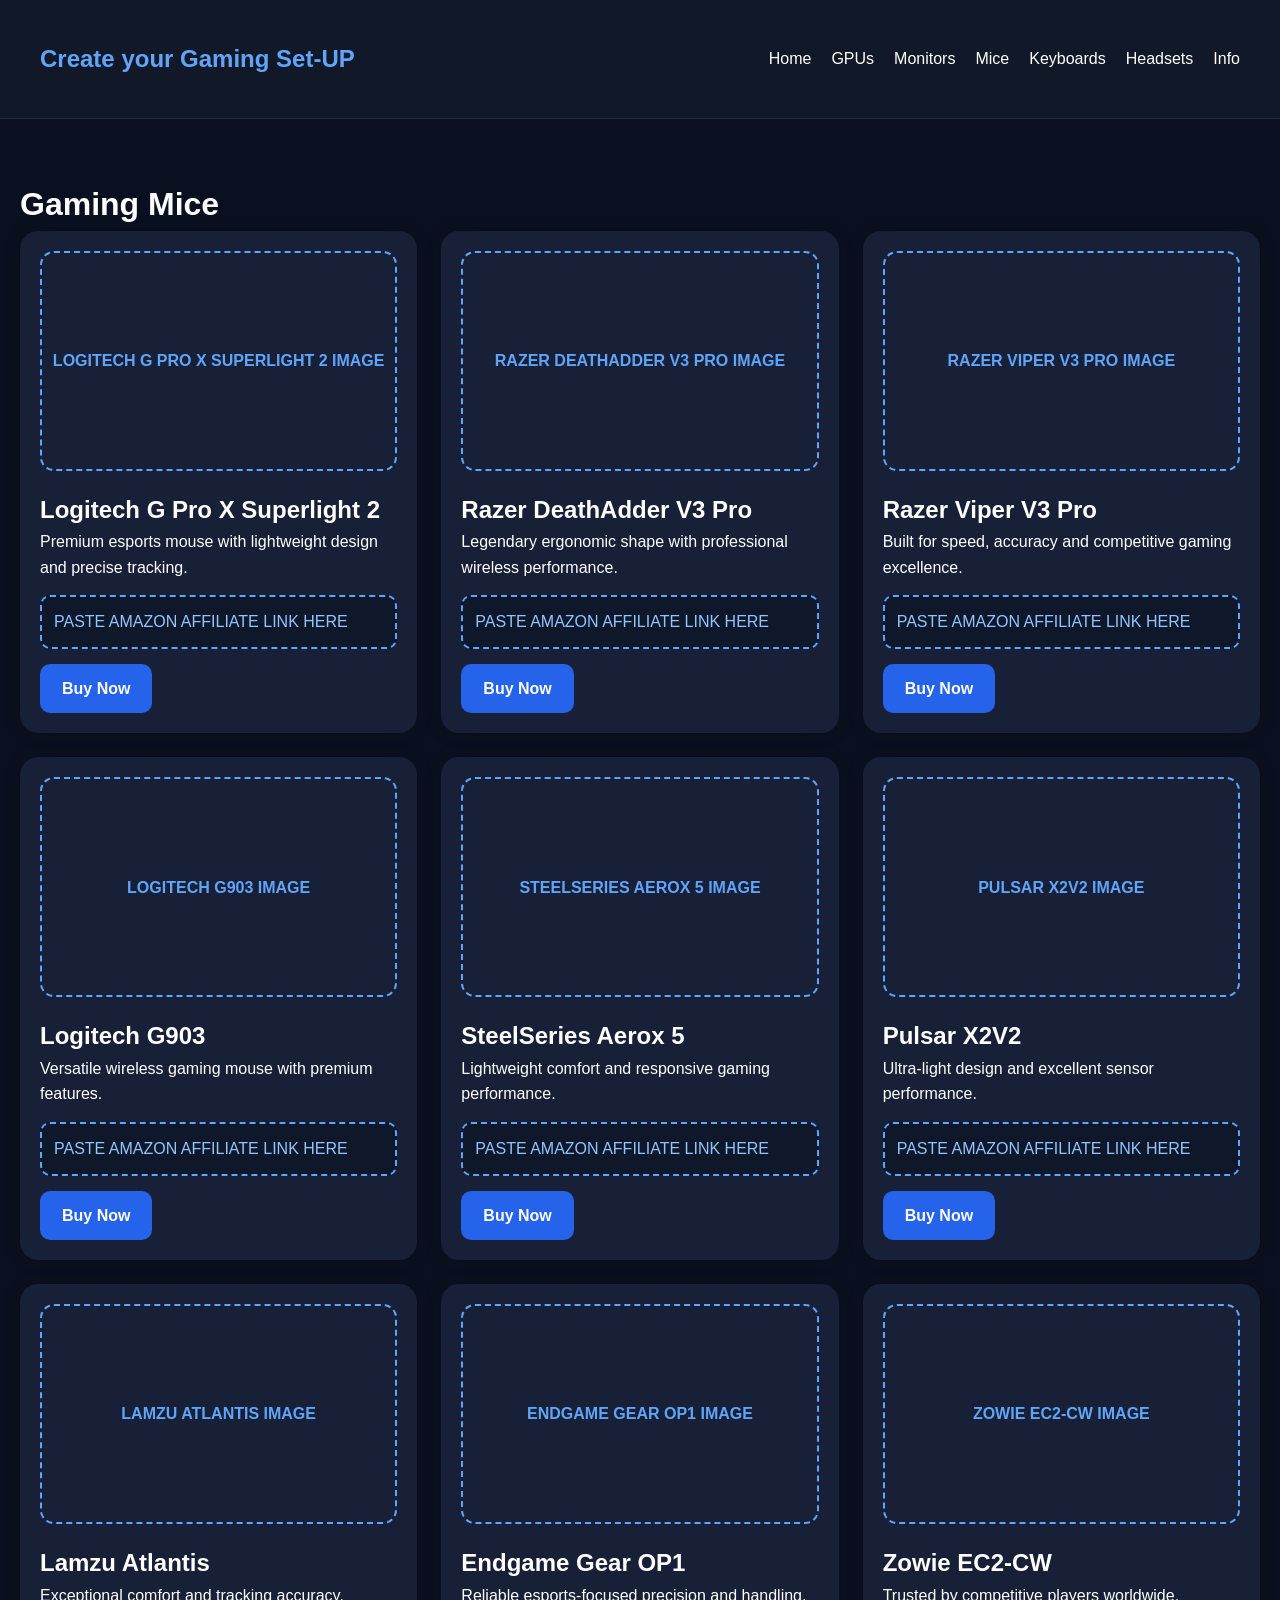
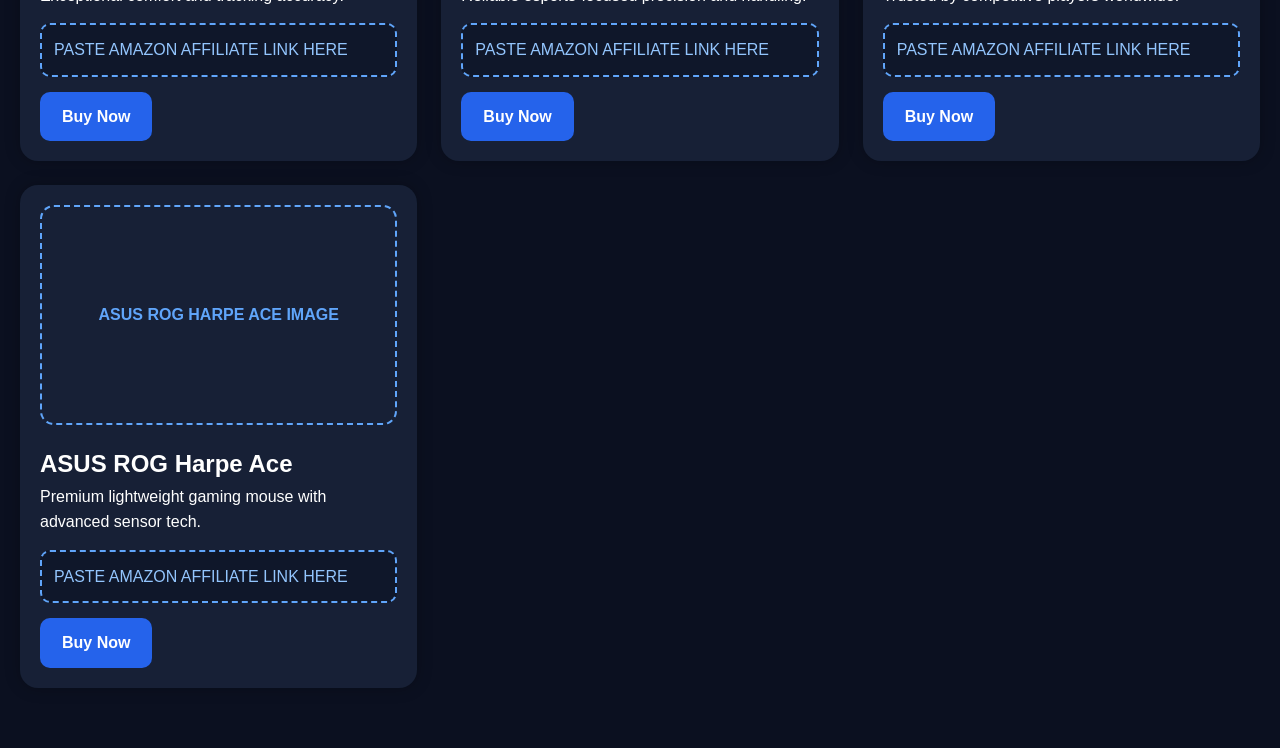
==== gaming-mice.html @ 6083d40c "Add files via upload" ====
<!DOCTYPE html><html lang='en'><head><meta charset='UTF-8'><meta name='viewport' content='width=device-width,initial-scale=1.0'><title>Gaming Mice | Create your Gaming Set-UP</title><style>body{font-family:Segoe UI,Arial,sans-serif;background:#0b1020;color:#fff;margin:0}nav{background:#111827;padding:20px}.logo{font-size:24px;font-weight:bold;color:#60a5fa}.container{max-width:1400px;margin:auto;padding:40px 20px}.grid{display:grid;grid-template-columns:repeat(auto-fit,minmax(320px,1fr));gap:20px}.card{background:#172036;padding:20px;border-radius:16px}.image-placeholder{height:180px;border:2px dashed #60a5fa;display:flex;align-items:center;justify-content:center;border-radius:10px;margin-bottom:15px;color:#60a5fa}.affiliate{border:1px dashed #60a5fa;padding:10px;margin:15px 0}.button{display:inline-block;background:#2563eb;padding:10px 18px;border-radius:8px;color:#fff;text-decoration:none}</style><link rel="stylesheet" href="style.css"></head><body><nav><div class="nav-container"><div class="logo">Create your Gaming Set-UP</div><div class="nav-links"><a href="index.html">Home</a><a href="graphics-cards.html">GPUs</a><a href="monitors.html">Monitors</a><a href="gaming-mice.html">Mice</a><a href="keyboards.html">Keyboards</a><a href="headsets.html">Headsets</a><a href="info.html">Info</a></div></div></nav><div class='container'><h1>Gaming Mice</h1><div class='grid'><div class='card'><div class='image-placeholder'>LOGITECH G PRO X SUPERLIGHT 2 IMAGE</div><h2>Logitech G Pro X Superlight 2</h2><p>Premium esports mouse with lightweight design and precise tracking.</p><div class='affiliate'>PASTE AMAZON AFFILIATE LINK HERE</div><a class='button' href='#'>Buy Now</a></div><div class='card'><div class='image-placeholder'>RAZER DEATHADDER V3 PRO IMAGE</div><h2>Razer DeathAdder V3 Pro</h2><p>Legendary ergonomic shape with professional wireless performance.</p><div class='affiliate'>PASTE AMAZON AFFILIATE LINK HERE</div><a class='button' href='#'>Buy Now</a></div><div class='card'><div class='image-placeholder'>RAZER VIPER V3 PRO IMAGE</div><h2>Razer Viper V3 Pro</h2><p>Built for speed, accuracy and competitive gaming excellence.</p><div class='affiliate'>PASTE AMAZON AFFILIATE LINK HERE</div><a class='button' href='#'>Buy Now</a></div><div class='card'><div class='image-placeholder'>LOGITECH G903 IMAGE</div><h2>Logitech G903</h2><p>Versatile wireless gaming mouse with premium features.</p><div class='affiliate'>PASTE AMAZON AFFILIATE LINK HERE</div><a class='button' href='#'>Buy Now</a></div><div class='card'><div class='image-placeholder'>STEELSERIES AEROX 5 IMAGE</div><h2>SteelSeries Aerox 5</h2><p>Lightweight comfort and responsive gaming performance.</p><div class='affiliate'>PASTE AMAZON AFFILIATE LINK HERE</div><a class='button' href='#'>Buy Now</a></div><div class='card'><div class='image-placeholder'>PULSAR X2V2 IMAGE</div><h2>Pulsar X2V2</h2><p>Ultra-light design and excellent sensor performance.</p><div class='affiliate'>PASTE AMAZON AFFILIATE LINK HERE</div><a class='button' href='#'>Buy Now</a></div><div class='card'><div class='image-placeholder'>LAMZU ATLANTIS IMAGE</div><h2>Lamzu Atlantis</h2><p>Exceptional comfort and tracking accuracy.</p><div class='affiliate'>PASTE AMAZON AFFILIATE LINK HERE</div><a class='button' href='#'>Buy Now</a></div><div class='card'><div class='image-placeholder'>ENDGAME GEAR OP1 IMAGE</div><h2>Endgame Gear OP1</h2><p>Reliable esports-focused precision and handling.</p><div class='affiliate'>PASTE AMAZON AFFILIATE LINK HERE</div><a class='button' href='#'>Buy Now</a></div><div class='card'><div class='image-placeholder'>ZOWIE EC2-CW IMAGE</div><h2>Zowie EC2-CW</h2><p>Trusted by competitive players worldwide.</p><div class='affiliate'>PASTE AMAZON AFFILIATE LINK HERE</div><a class='button' href='#'>Buy Now</a></div><div class='card'><div class='image-placeholder'>ASUS ROG HARPE ACE IMAGE</div><h2>ASUS ROG Harpe Ace</h2><p>Premium lightweight gaming mouse with advanced sensor tech.</p><div class='affiliate'>PASTE AMAZON AFFILIATE LINK HERE</div><a class='button' href='#'>Buy Now</a></div></div></div></body></html>
---- style.css ----
*{margin:0;padding:0;box-sizing:border-box}html{scroll-behavior:smooth}body{font-family:'Segoe UI',Arial,sans-serif;background:#0b1020;color:#fff;line-height:1.6}nav{position:sticky;top:0;z-index:1000;background:#111827;border-bottom:1px solid #1e293b}.nav-container{max-width:1400px;margin:auto;display:flex;justify-content:space-between;align-items:center;padding:20px}.logo{font-size:24px;font-weight:700;color:#60a5fa}.nav-links a{color:#fff;text-decoration:none;margin-left:20px}.hero{min-height:70vh;display:flex;justify-content:center;align-items:center;text-align:center;padding:40px;background:linear-gradient(135deg,#1e3a8a,#2563eb,#7c3aed)}.hero-content{max-width:900px}.hero h1{font-size:64px;margin-bottom:20px}.hero p{font-size:22px;color:#e5e7eb;margin-bottom:25px}.button,.btn{display:inline-block;background:#2563eb;color:#fff;text-decoration:none;padding:12px 22px;border-radius:10px;font-weight:600}.container{max-width:1400px;margin:auto;padding:60px 20px}.section-title{text-align:center;font-size:42px;margin-bottom:40px}.grid{display:grid;grid-template-columns:repeat(auto-fit,minmax(320px,1fr));gap:24px}.card{background:#172036;border-radius:18px;padding:20px;box-shadow:0 0 15px rgba(0,0,0,.25)}.image-placeholder{height:220px;border:2px dashed #60a5fa;border-radius:14px;display:flex;justify-content:center;align-items:center;color:#60a5fa;font-weight:700;margin-bottom:20px}.rating{color:gold}.affiliate{margin:15px 0;border:2px dashed #60a5fa;border-radius:10px;padding:12px;color:#93c5fd;background:#0f172a}footer{background:#111827;text-align:center;padding:30px;color:#94a3b8}@media(max-width:768px){.hero h1{font-size:42px}.hero p{font-size:18px}.nav-container{flex-direction:column}}
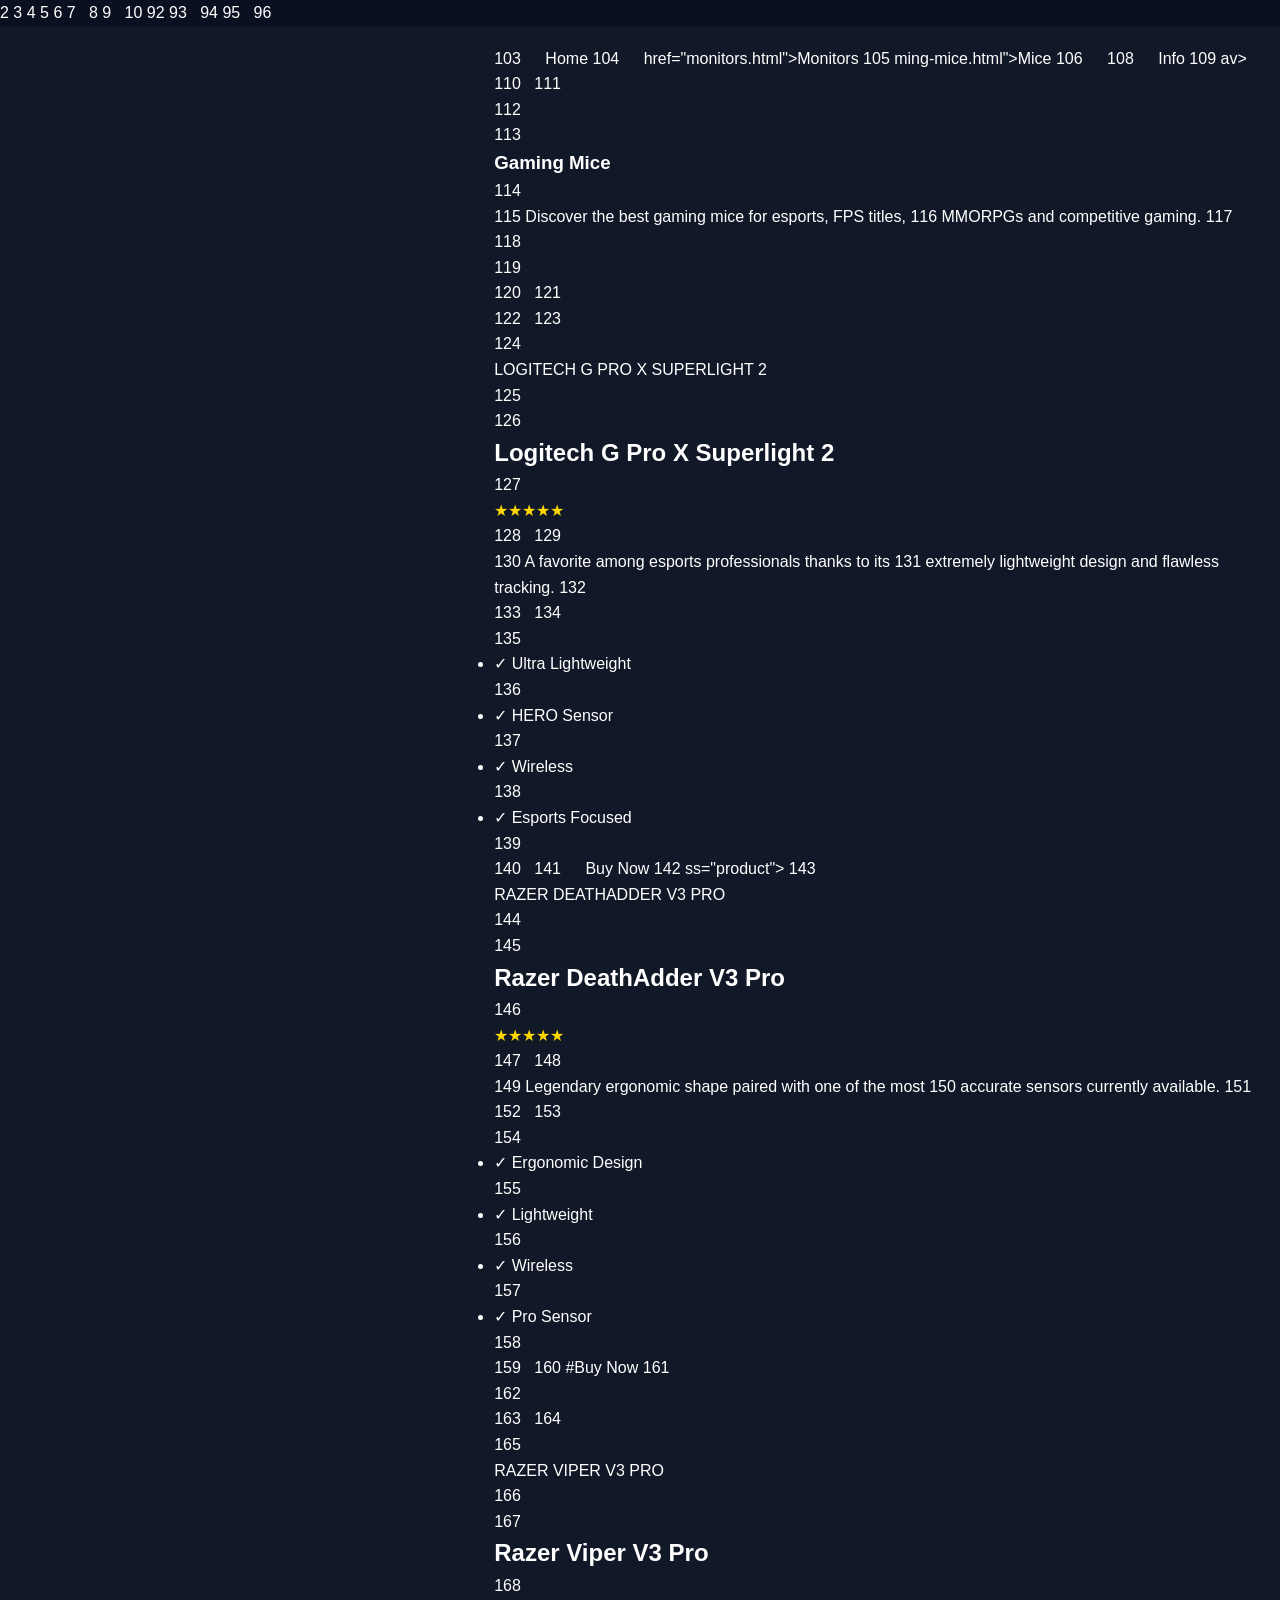
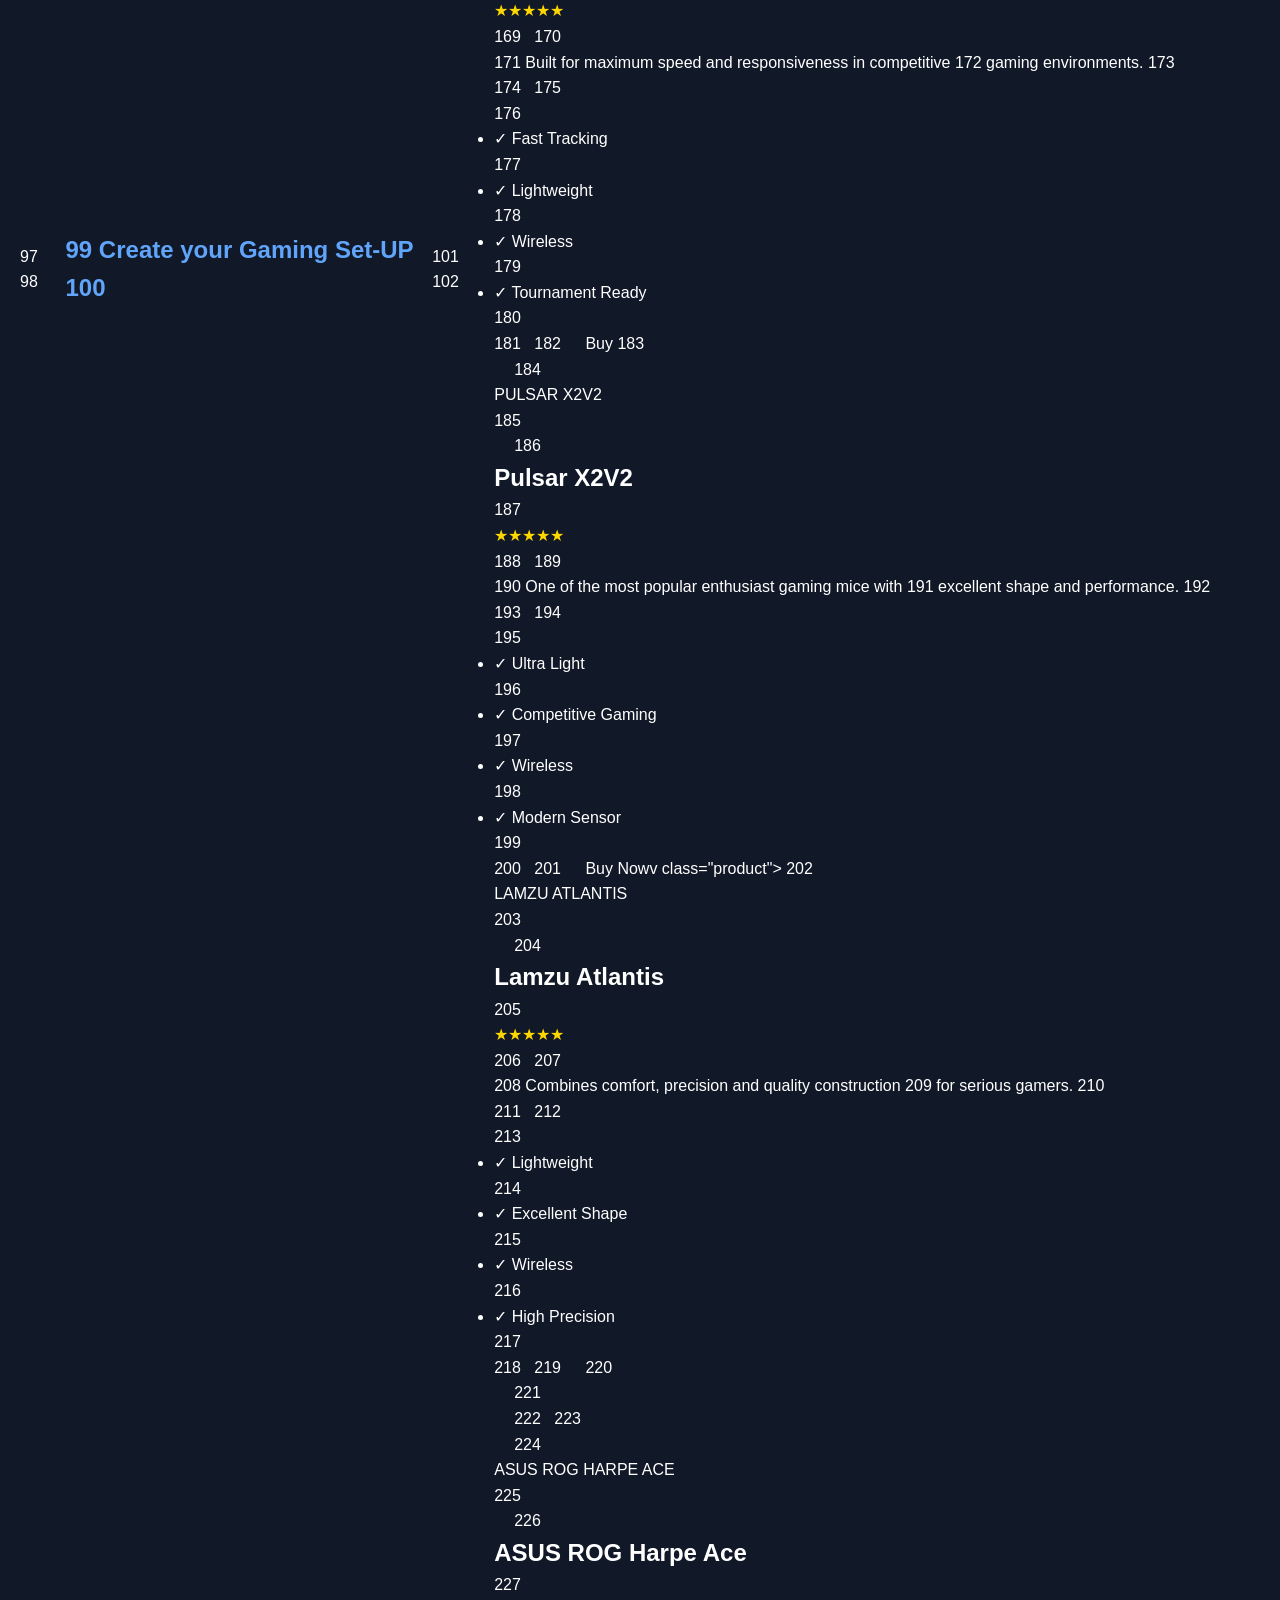
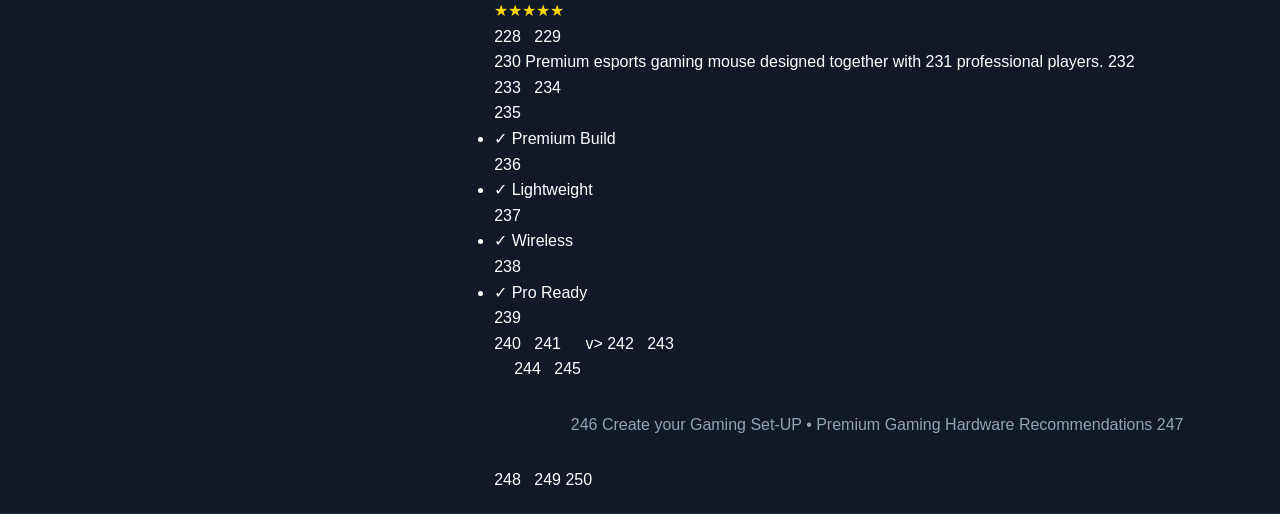
==== commit 4c663848: "Update gaming-mice.html" ====
--- a/gaming-mice.html
+++ b/gaming-mice.html
@@ -1 +1,499 @@
-<!DOCTYPE html><html lang='en'><head><meta charset='UTF-8'><meta name='viewport' content='width=device-width,initial-scale=1.0'><title>Gaming Mice | Create your Gaming Set-UP</title><style>body{font-family:Segoe UI,Arial,sans-serif;background:#0b1020;color:#fff;margin:0}nav{background:#111827;padding:20px}.logo{font-size:24px;font-weight:bold;color:#60a5fa}.container{max-width:1400px;margin:auto;padding:40px 20px}.grid{display:grid;grid-template-columns:repeat(auto-fit,minmax(320px,1fr));gap:20px}.card{background:#172036;padding:20px;border-radius:16px}.image-placeholder{height:180px;border:2px dashed #60a5fa;display:flex;align-items:center;justify-content:center;border-radius:10px;margin-bottom:15px;color:#60a5fa}.affiliate{border:1px dashed #60a5fa;padding:10px;margin:15px 0}.button{display:inline-block;background:#2563eb;padding:10px 18px;border-radius:8px;color:#fff;text-decoration:none}</style><link rel="stylesheet" href="style.css"></head><body><nav><div class="nav-container"><div class="logo">Create your Gaming Set-UP</div><div class="nav-links"><a href="index.html">Home</a><a href="graphics-cards.html">GPUs</a><a href="monitors.html">Monitors</a><a href="gaming-mice.html">Mice</a><a href="keyboards.html">Keyboards</a><a href="headsets.html">Headsets</a><a href="info.html">Info</a></div></div></nav><div class='container'><h1>Gaming Mice</h1><div class='grid'><div class='card'><div class='image-placeholder'>LOGITECH G PRO X SUPERLIGHT 2 IMAGE</div><h2>Logitech G Pro X Superlight 2</h2><p>Premium esports mouse with lightweight design and precise tracking.</p><div class='affiliate'>PASTE AMAZON AFFILIATE LINK HERE</div><a class='button' href='#'>Buy Now</a></div><div class='card'><div class='image-placeholder'>RAZER DEATHADDER V3 PRO IMAGE</div><h2>Razer DeathAdder V3 Pro</h2><p>Legendary ergonomic shape with professional wireless performance.</p><div class='affiliate'>PASTE AMAZON AFFILIATE LINK HERE</div><a class='button' href='#'>Buy Now</a></div><div class='card'><div class='image-placeholder'>RAZER VIPER V3 PRO IMAGE</div><h2>Razer Viper V3 Pro</h2><p>Built for speed, accuracy and competitive gaming excellence.</p><div class='affiliate'>PASTE AMAZON AFFILIATE LINK HERE</div><a class='button' href='#'>Buy Now</a></div><div class='card'><div class='image-placeholder'>LOGITECH G903 IMAGE</div><h2>Logitech G903</h2><p>Versatile wireless gaming mouse with premium features.</p><div class='affiliate'>PASTE AMAZON AFFILIATE LINK HERE</div><a class='button' href='#'>Buy Now</a></div><div class='card'><div class='image-placeholder'>STEELSERIES AEROX 5 IMAGE</div><h2>SteelSeries Aerox 5</h2><p>Lightweight comfort and responsive gaming performance.</p><div class='affiliate'>PASTE AMAZON AFFILIATE LINK HERE</div><a class='button' href='#'>Buy Now</a></div><div class='card'><div class='image-placeholder'>PULSAR X2V2 IMAGE</div><h2>Pulsar X2V2</h2><p>Ultra-light design and excellent sensor performance.</p><div class='affiliate'>PASTE AMAZON AFFILIATE LINK HERE</div><a class='button' href='#'>Buy Now</a></div><div class='card'><div class='image-placeholder'>LAMZU ATLANTIS IMAGE</div><h2>Lamzu Atlantis</h2><p>Exceptional comfort and tracking accuracy.</p><div class='affiliate'>PASTE AMAZON AFFILIATE LINK HERE</div><a class='button' href='#'>Buy Now</a></div><div class='card'><div class='image-placeholder'>ENDGAME GEAR OP1 IMAGE</div><h2>Endgame Gear OP1</h2><p>Reliable esports-focused precision and handling.</p><div class='affiliate'>PASTE AMAZON AFFILIATE LINK HERE</div><a class='button' href='#'>Buy Now</a></div><div class='card'><div class='image-placeholder'>ZOWIE EC2-CW IMAGE</div><h2>Zowie EC2-CW</h2><p>Trusted by competitive players worldwide.</p><div class='affiliate'>PASTE AMAZON AFFILIATE LINK HERE</div><a class='button' href='#'>Buy Now</a></div><div class='card'><div class='image-placeholder'>ASUS ROG HARPE ACE IMAGE</div><h2>ASUS ROG Harpe Ace</h2><p>Premium lightweight gaming mouse with advanced sensor tech.</p><div class='affiliate'>PASTE AMAZON AFFILIATE LINK HERE</div><a class='button' href='#'>Buy Now</a></div></div></div></body></html>
+<!DOCTYPE html>
+2
+<html lang="en">
+3
+<head>
+4
+<meta charset="UTF-8">
+5
+<meta name="viewport" content="width=device-width, initial-scale=1.0">
+6
+<title>Gaming Mice | Create your Gaming Set-UP</title>
+7
+ 
+8
+<link rel="stylesheet" href="style.css">
+9
+ 
+10
+<style>
+11
+ 
+12
+.hero-mice{
+13
+min-height:50vh;
+14
+display:flex;
+15
+justify-content:center;
+16
+align-items:center;
+17
+text-align:center;
+18
+background:linear-gradient(135deg,#0b1020,#172036,#2563eb);
+19
+padding:50px 20px;
+20
+}
+21
+ 
+22
+.hero-mice h1{
+23
+font-size:4rem;
+24
+text-shadow:0 0 20px #3b82f6;
+25
+}
+26
+ 
+27
+.hero-mice p{
+28
+color:#cbd5e1;
+29
+max-width:700px;
+30
+margin:auto;
+31
+}
+32
+ 
+33
+.products{
+34
+max-width:1400px;
+35
+margin:auto;
+36
+padding:80px 20px;
+37
+display:grid;
+38
+grid-template-columns:repeat(auto-fit,minmax(320px,1fr));
+39
+gap:25px;
+40
+}
+41
+ 
+42
+.product{
+43
+background:#172036;
+44
+border-radius:20px;
+45
+overflow:hidden;
+46
+transition:.3s;
+47
+}
+48
+ 
+49
+.product:hover{
+50
+transform:translateY(-8px);
+51
+box-shadow:0 0 25px rgba(59,130,246,.4);
+52
+}
+53
+ 
+54
+.image{
+55
+height:220px;
+56
+display:flex;
+57
+justify-content:center;
+58
+align-items:center;
+59
+background:#0f172a;
+60
+color:#60a5fa;
+61
+font-size:1.2rem;
+62
+}
+63
+ 
+64
+.content{
+65
+padding:25px;
+66
+}
+67
+ 
+68
+.rating{
+69
+color:gold;
+70
+}
+71
+ 
+72
+.buy{
+73
+display:inline-block;
+74
+margin-top:15px;
+75
+padding:12px 22px;
+76
+color:white;
+77
+text-decoration:none;
+78
+border-radius:10px;
+79
+background:linear-gradient(135deg,#3b82f6,#7c3aed);
+80
+}
+81
+ 
+82
+.highlights{
+83
+margin-top:15px;
+84
+}
+85
+ 
+86
+.highlights li{
+87
+margin-bottom:6px;
+88
+color:#cbd5e1;
+89
+}
+90
+ 
+91
+</style>
+92
+</head>
+93
+ 
+94
+<body>
+95
+ 
+96
+<nav class="nav-container">
+97
+ 
+98
+<div class="logo">
+99
+Create your Gaming Set-UP
+100
+</div>
+101
+ 
+102
+<div class="nav-links">
+103
+<a href="index.html">Home</a>
+104
+<a href="graphics-cards.html"> href="monitors.html">Monitors</a>
+105
+ming-mice.html">Mice</a>
+106
+<a href="keyboards.html</a>
+107
+<a href="headsets.html/a>
+108
+<a href="info.html">Info</a>
+109
+av>
+110
+ 
+111
+<section class="hero-mice">
+112
+<div>
+113
+<h1>Gaming Mice</h1>
+114
+<p>
+115
+Discover the best gaming mice for esports, FPS titles,
+116
+MMORPGs and competitive gaming.
+117
+</p>
+118
+</div>
+119
+</section>
+120
+ 
+121
+<section class="products">
+122
+ 
+123
+<div class="product">
+124
+<div class="image">LOGITECH G PRO X SUPERLIGHT 2</div>
+125
+<div class="content">
+126
+<h2>Logitech G Pro X Superlight 2</h2>
+127
+<div class="rating">★★★★★</div>
+128
+ 
+129
+<p>
+130
+A favorite among esports professionals thanks to its
+131
+extremely lightweight design and flawless tracking.
+132
+</p>
+133
+ 
+134
+<ul class="highlights">
+135
+<li>✓ Ultra Lightweight</li>
+136
+<li>✓ HERO Sensor</li>
+137
+<li>✓ Wireless</li>
+138
+<li>✓ Esports Focused</li>
+139
+</ul>
+140
+ 
+141
+<a class="buy" href="#">Buy Now</a>
+142
+ss="product">
+143
+<div class="image">RAZER DEATHADDER V3 PRO</div>
+144
+<div class="content">
+145
+<h2>Razer DeathAdder V3 Pro</h2>
+146
+<div class="rating">★★★★★</div>
+147
+ 
+148
+<p>
+149
+Legendary ergonomic shape paired with one of the most
+150
+accurate sensors currently available.
+151
+</p>
+152
+ 
+153
+<ul class="highlights">
+154
+<li>✓ Ergonomic Design</li>
+155
+<li>✓ Lightweight</li>
+156
+<li>✓ Wireless</li>
+157
+<li>✓ Pro Sensor</li>
+158
+</ul>
+159
+ 
+160
+#Buy Now</a>
+161
+</div>
+162
+</div>
+163
+ 
+164
+<div class="product">
+165
+<div class="image">RAZER VIPER V3 PRO</div>
+166
+<div class="content">
+167
+<h2>Razer Viper V3 Pro</h2>
+168
+<div class="rating">★★★★★</div>
+169
+ 
+170
+<p>
+171
+Built for maximum speed and responsiveness in competitive
+172
+gaming environments.
+173
+</p>
+174
+ 
+175
+<ul class="highlights">
+176
+<li>✓ Fast Tracking</li>
+177
+<li>✓ Lightweight</li>
+178
+<li>✓ Wireless</li>
+179
+<li>✓ Tournament Ready</li>
+180
+</ul>
+181
+ 
+182
+<a class="buy" href="#">Buy
+183
+<div class="product">
+184
+<div class="image">PULSAR X2V2</div>
+185
+<div class="content">
+186
+<h2>Pulsar X2V2</h2>
+187
+<div class="rating">★★★★★</div>
+188
+ 
+189
+<p>
+190
+One of the most popular enthusiast gaming mice with
+191
+excellent shape and performance.
+192
+</p>
+193
+ 
+194
+<ul class="highlights">
+195
+<li>✓ Ultra Light</li>
+196
+<li>✓ Competitive Gaming</li>
+197
+<li>✓ Wireless</li>
+198
+<li>✓ Modern Sensor</li>
+199
+</ul>
+200
+ 
+201
+<a class="buy" href="#">Buy Nowv class="product">
+202
+<div class="image">LAMZU ATLANTIS</div>
+203
+<div class="content">
+204
+<h2>Lamzu Atlantis</h2>
+205
+<div class="rating">★★★★★</div>
+206
+ 
+207
+<p>
+208
+Combines comfort, precision and quality construction
+209
+for serious gamers.
+210
+</p>
+211
+ 
+212
+<ul class="highlights">
+213
+<li>✓ Lightweight</li>
+214
+<li>✓ Excellent Shape</li>
+215
+<li>✓ Wireless</li>
+216
+<li>✓ High Precision</li>
+217
+</ul>
+218
+ 
+219
+<a class</a>
+220
+</div>
+221
+</div>
+222
+ 
+223
+<div class="product">
+224
+<div class="image">ASUS ROG HARPE ACE</div>
+225
+<div class="content">
+226
+<h2>ASUS ROG Harpe Ace</h2>
+227
+<div class="rating">★★★★★</div>
+228
+ 
+229
+<p>
+230
+Premium esports gaming mouse designed together with
+231
+professional players.
+232
+</p>
+233
+ 
+234
+<ul class="highlights">
+235
+<li>✓ Premium Build</li>
+236
+<li>✓ Lightweight</li>
+237
+<li>✓ Wireless</li>
+238
+<li>✓ Pro Ready</li>
+239
+</ul>
+240
+ 
+241
+<a class="buy" href="#">v>
+242
+ 
+243
+</section>
+244
+ 
+245
+<footer>
+246
+Create your Gaming Set-UP • Premium Gaming Hardware Recommendations
+247
+</footer>
+248
+ 
+249
+</body>
+250
+</html>
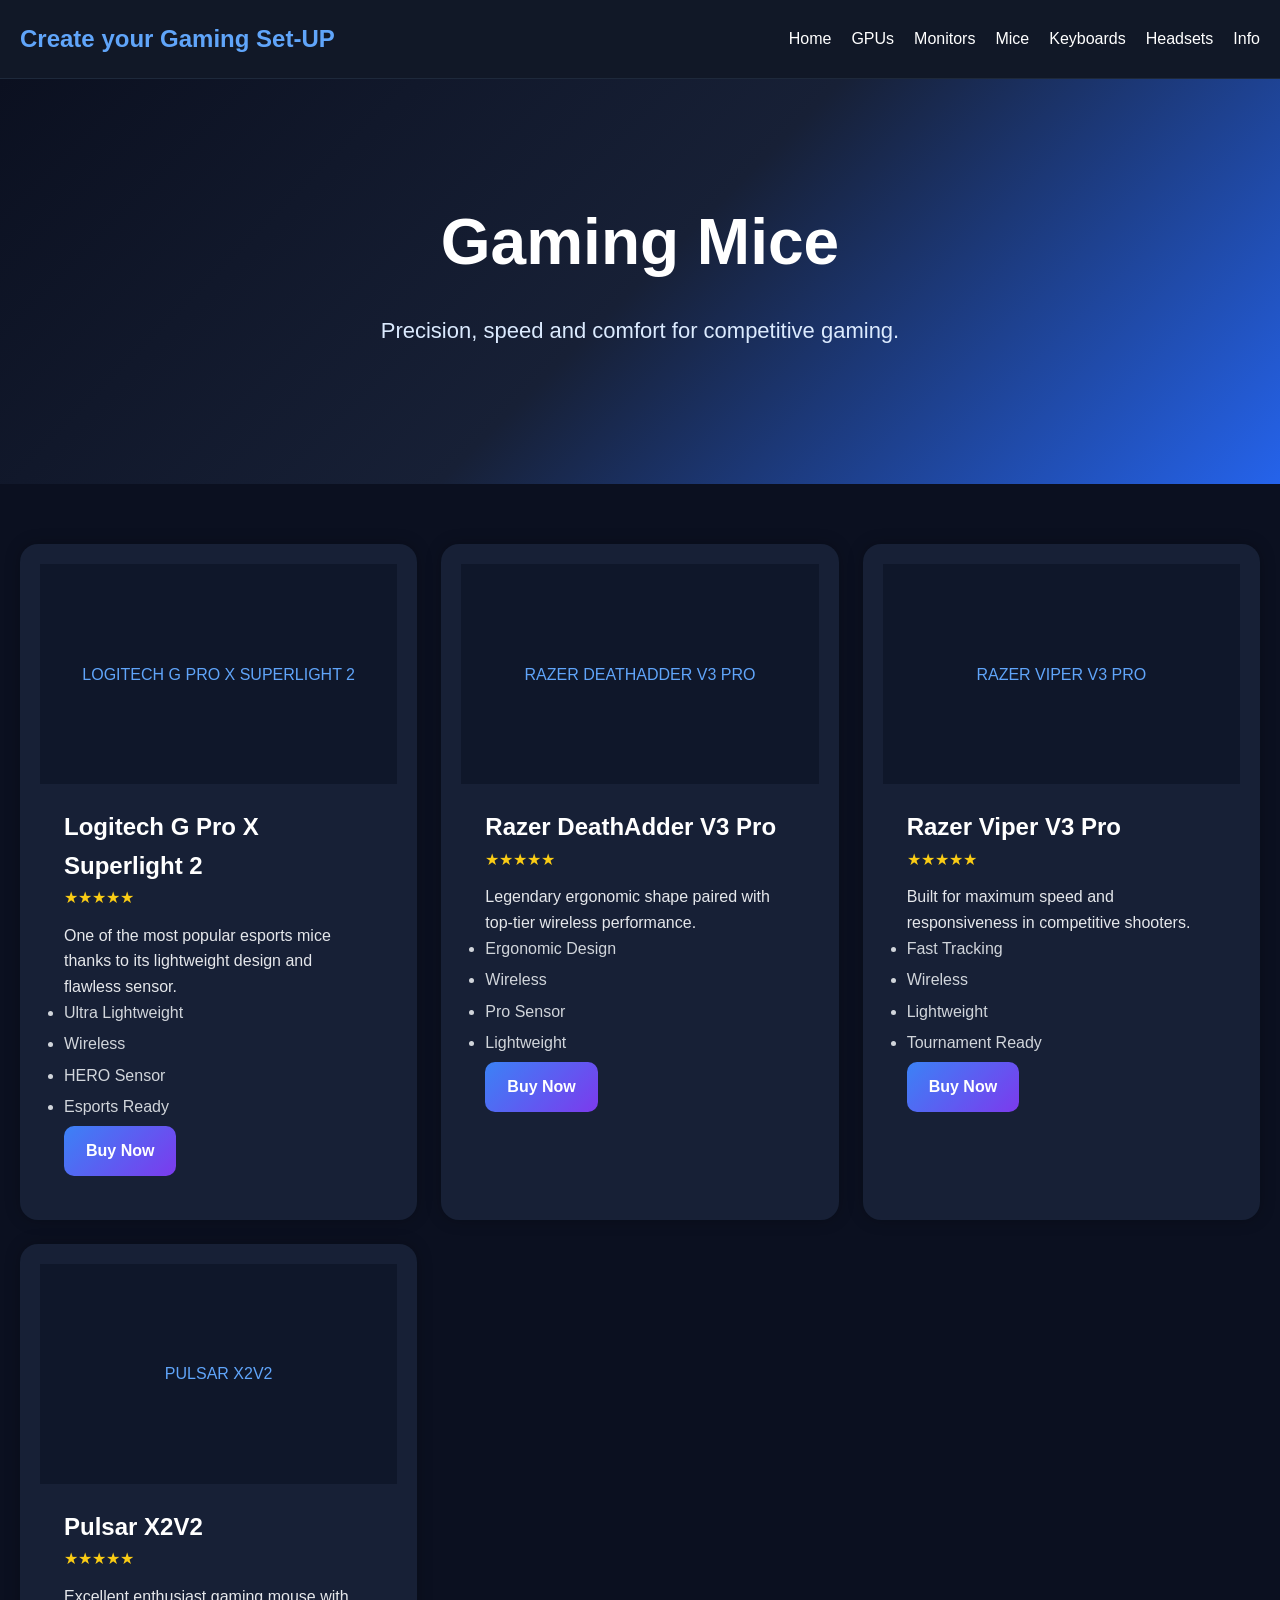
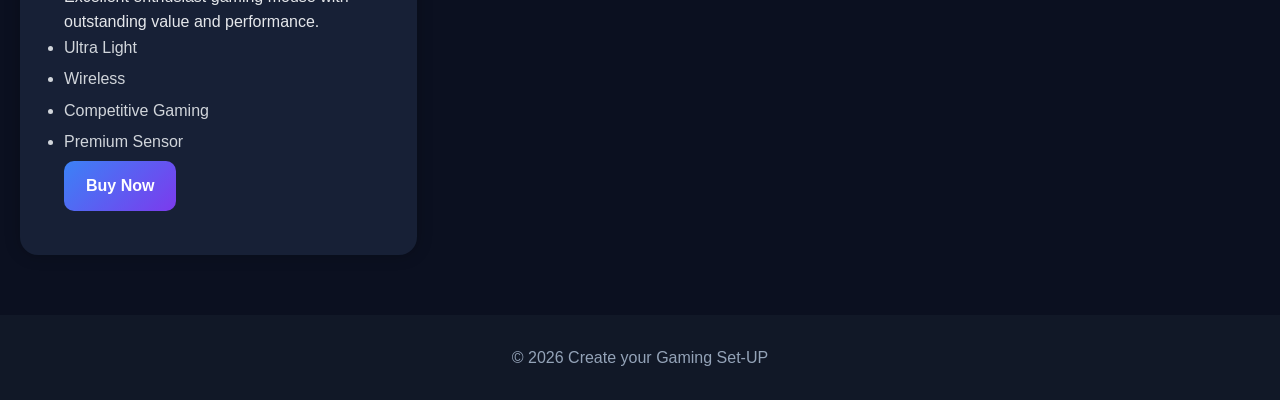
==== commit 34177f6a: "Rename gaming-mice-v2.html to gaming-mice.html" ====
--- a/gaming-mice.html
+++ b/gaming-mice.html
@@ -1,499 +1 @@
-<!DOCTYPE html>
-2
-<html lang="en">
-3
-<head>
-4
-<meta charset="UTF-8">
-5
-<meta name="viewport" content="width=device-width, initial-scale=1.0">
-6
-<title>Gaming Mice | Create your Gaming Set-UP</title>
-7
- 
-8
-<link rel="stylesheet" href="style.css">
-9
- 
-10
-<style>
-11
- 
-12
-.hero-mice{
-13
-min-height:50vh;
-14
-display:flex;
-15
-justify-content:center;
-16
-align-items:center;
-17
-text-align:center;
-18
-background:linear-gradient(135deg,#0b1020,#172036,#2563eb);
-19
-padding:50px 20px;
-20
-}
-21
- 
-22
-.hero-mice h1{
-23
-font-size:4rem;
-24
-text-shadow:0 0 20px #3b82f6;
-25
-}
-26
- 
-27
-.hero-mice p{
-28
-color:#cbd5e1;
-29
-max-width:700px;
-30
-margin:auto;
-31
-}
-32
- 
-33
-.products{
-34
-max-width:1400px;
-35
-margin:auto;
-36
-padding:80px 20px;
-37
-display:grid;
-38
-grid-template-columns:repeat(auto-fit,minmax(320px,1fr));
-39
-gap:25px;
-40
-}
-41
- 
-42
-.product{
-43
-background:#172036;
-44
-border-radius:20px;
-45
-overflow:hidden;
-46
-transition:.3s;
-47
-}
-48
- 
-49
-.product:hover{
-50
-transform:translateY(-8px);
-51
-box-shadow:0 0 25px rgba(59,130,246,.4);
-52
-}
-53
- 
-54
-.image{
-55
-height:220px;
-56
-display:flex;
-57
-justify-content:center;
-58
-align-items:center;
-59
-background:#0f172a;
-60
-color:#60a5fa;
-61
-font-size:1.2rem;
-62
-}
-63
- 
-64
-.content{
-65
-padding:25px;
-66
-}
-67
- 
-68
-.rating{
-69
-color:gold;
-70
-}
-71
- 
-72
-.buy{
-73
-display:inline-block;
-74
-margin-top:15px;
-75
-padding:12px 22px;
-76
-color:white;
-77
-text-decoration:none;
-78
-border-radius:10px;
-79
-background:linear-gradient(135deg,#3b82f6,#7c3aed);
-80
-}
-81
- 
-82
-.highlights{
-83
-margin-top:15px;
-84
-}
-85
- 
-86
-.highlights li{
-87
-margin-bottom:6px;
-88
-color:#cbd5e1;
-89
-}
-90
- 
-91
-</style>
-92
-</head>
-93
- 
-94
-<body>
-95
- 
-96
-<nav class="nav-container">
-97
- 
-98
-<div class="logo">
-99
-Create your Gaming Set-UP
-100
-</div>
-101
- 
-102
-<div class="nav-links">
-103
-<a href="index.html">Home</a>
-104
-<a href="graphics-cards.html"> href="monitors.html">Monitors</a>
-105
-ming-mice.html">Mice</a>
-106
-<a href="keyboards.html</a>
-107
-<a href="headsets.html/a>
-108
-<a href="info.html">Info</a>
-109
-av>
-110
- 
-111
-<section class="hero-mice">
-112
-<div>
-113
-<h1>Gaming Mice</h1>
-114
-<p>
-115
-Discover the best gaming mice for esports, FPS titles,
-116
-MMORPGs and competitive gaming.
-117
-</p>
-118
-</div>
-119
-</section>
-120
- 
-121
-<section class="products">
-122
- 
-123
-<div class="product">
-124
-<div class="image">LOGITECH G PRO X SUPERLIGHT 2</div>
-125
-<div class="content">
-126
-<h2>Logitech G Pro X Superlight 2</h2>
-127
-<div class="rating">★★★★★</div>
-128
- 
-129
-<p>
-130
-A favorite among esports professionals thanks to its
-131
-extremely lightweight design and flawless tracking.
-132
-</p>
-133
- 
-134
-<ul class="highlights">
-135
-<li>✓ Ultra Lightweight</li>
-136
-<li>✓ HERO Sensor</li>
-137
-<li>✓ Wireless</li>
-138
-<li>✓ Esports Focused</li>
-139
-</ul>
-140
- 
-141
-<a class="buy" href="#">Buy Now</a>
-142
-ss="product">
-143
-<div class="image">RAZER DEATHADDER V3 PRO</div>
-144
-<div class="content">
-145
-<h2>Razer DeathAdder V3 Pro</h2>
-146
-<div class="rating">★★★★★</div>
-147
- 
-148
-<p>
-149
-Legendary ergonomic shape paired with one of the most
-150
-accurate sensors currently available.
-151
-</p>
-152
- 
-153
-<ul class="highlights">
-154
-<li>✓ Ergonomic Design</li>
-155
-<li>✓ Lightweight</li>
-156
-<li>✓ Wireless</li>
-157
-<li>✓ Pro Sensor</li>
-158
-</ul>
-159
- 
-160
-#Buy Now</a>
-161
-</div>
-162
-</div>
-163
- 
-164
-<div class="product">
-165
-<div class="image">RAZER VIPER V3 PRO</div>
-166
-<div class="content">
-167
-<h2>Razer Viper V3 Pro</h2>
-168
-<div class="rating">★★★★★</div>
-169
- 
-170
-<p>
-171
-Built for maximum speed and responsiveness in competitive
-172
-gaming environments.
-173
-</p>
-174
- 
-175
-<ul class="highlights">
-176
-<li>✓ Fast Tracking</li>
-177
-<li>✓ Lightweight</li>
-178
-<li>✓ Wireless</li>
-179
-<li>✓ Tournament Ready</li>
-180
-</ul>
-181
- 
-182
-<a class="buy" href="#">Buy
-183
-<div class="product">
-184
-<div class="image">PULSAR X2V2</div>
-185
-<div class="content">
-186
-<h2>Pulsar X2V2</h2>
-187
-<div class="rating">★★★★★</div>
-188
- 
-189
-<p>
-190
-One of the most popular enthusiast gaming mice with
-191
-excellent shape and performance.
-192
-</p>
-193
- 
-194
-<ul class="highlights">
-195
-<li>✓ Ultra Light</li>
-196
-<li>✓ Competitive Gaming</li>
-197
-<li>✓ Wireless</li>
-198
-<li>✓ Modern Sensor</li>
-199
-</ul>
-200
- 
-201
-<a class="buy" href="#">Buy Nowv class="product">
-202
-<div class="image">LAMZU ATLANTIS</div>
-203
-<div class="content">
-204
-<h2>Lamzu Atlantis</h2>
-205
-<div class="rating">★★★★★</div>
-206
- 
-207
-<p>
-208
-Combines comfort, precision and quality construction
-209
-for serious gamers.
-210
-</p>
-211
- 
-212
-<ul class="highlights">
-213
-<li>✓ Lightweight</li>
-214
-<li>✓ Excellent Shape</li>
-215
-<li>✓ Wireless</li>
-216
-<li>✓ High Precision</li>
-217
-</ul>
-218
- 
-219
-<a class</a>
-220
-</div>
-221
-</div>
-222
- 
-223
-<div class="product">
-224
-<div class="image">ASUS ROG HARPE ACE</div>
-225
-<div class="content">
-226
-<h2>ASUS ROG Harpe Ace</h2>
-227
-<div class="rating">★★★★★</div>
-228
- 
-229
-<p>
-230
-Premium esports gaming mouse designed together with
-231
-professional players.
-232
-</p>
-233
- 
-234
-<ul class="highlights">
-235
-<li>✓ Premium Build</li>
-236
-<li>✓ Lightweight</li>
-237
-<li>✓ Wireless</li>
-238
-<li>✓ Pro Ready</li>
-239
-</ul>
-240
- 
-241
-<a class="buy" href="#">v>
-242
- 
-243
-</section>
-244
- 
-245
-<footer>
-246
-Create your Gaming Set-UP • Premium Gaming Hardware Recommendations
-247
-</footer>
-248
- 
-249
-</body>
-250
-</html>
+<!DOCTYPE html><html lang='en'><head><meta charset='UTF-8'><meta name='viewport' content='width=device-width,initial-scale=1.0'><title>Gaming Mice</title><link rel='stylesheet' href='style.css'><style>.hero{min-height:45vh;display:flex;align-items:center;justify-content:center;text-align:center;background:linear-gradient(135deg,#0b1020,#172036,#2563eb);color:#fff}.hero p{color:#dbeafe}.products{max-width:1400px;margin:auto;padding:60px 20px;display:grid;grid-template-columns:repeat(auto-fit,minmax(320px,1fr));gap:24px}.card{background:#172036;border-radius:18px;overflow:hidden;box-shadow:0 0 15px rgba(0,0,0,.25)}.img{height:220px;background:#0f172a;display:flex;align-items:center;justify-content:center;color:#60a5fa}.content{padding:24px;color:#fff}.content h2{color:#fff}.content p{color:#e5e7eb}.content li{color:#d1d5db;margin-bottom:6px}.rating{color:#facc15;margin-bottom:12px}.buy{display:inline-block;padding:12px 22px;background:linear-gradient(135deg,#3b82f6,#7c3aed);color:#fff;text-decoration:none;border-radius:10px;font-weight:700}</style></head><body><nav class='nav-container'><div class='logo'>Create your Gaming Set-UP</div><div class='nav-links'><a href='index.html'>Home</a><a href='graphics-cards.html'>GPUs</a><a href='monitors.html'>Monitors</a><a href='gaming-mice.html'>Mice</a><a href='keyboards.html'>Keyboards</a><a href='headsets.html'>Headsets</a><a href='info.html'>Info</a></div></nav><section class='hero'><div><h1>Gaming Mice</h1><p>Precision, speed and comfort for competitive gaming.</p></div></section><section class='products'><div class='card'><div class='img'>LOGITECH G PRO X SUPERLIGHT 2</div><div class='content'><h2>Logitech G Pro X Superlight 2</h2><div class='rating'>★★★★★</div><p>One of the most popular esports mice thanks to its lightweight design and flawless sensor.</p><ul><li>Ultra Lightweight</li><li>Wireless</li><li>HERO Sensor</li><li>Esports Ready</li></ul><a class='buy' href='#'>Buy Now</a></div></div><div class='card'><div class='img'>RAZER DEATHADDER V3 PRO</div><div class='content'><h2>Razer DeathAdder V3 Pro</h2><div class='rating'>★★★★★</div><p>Legendary ergonomic shape paired with top-tier wireless performance.</p><ul><li>Ergonomic Design</li><li>Wireless</li><li>Pro Sensor</li><li>Lightweight</li></ul><a class='buy' href='#'>Buy Now</a></div></div><div class='card'><div class='img'>RAZER VIPER V3 PRO</div><div class='content'><h2>Razer Viper V3 Pro</h2><div class='rating'>★★★★★</div><p>Built for maximum speed and responsiveness in competitive shooters.</p><ul><li>Fast Tracking</li><li>Wireless</li><li>Lightweight</li><li>Tournament Ready</li></ul><a class='buy' href='#'>Buy Now</a></div></div><div class='card'><div class='img'>PULSAR X2V2</div><div class='content'><h2>Pulsar X2V2</h2><div class='rating'>★★★★★</div><p>Excellent enthusiast gaming mouse with outstanding value and performance.</p><ul><li>Ultra Light</li><li>Wireless</li><li>Competitive Gaming</li><li>Premium Sensor</li></ul><a class='buy' href='#'>Buy Now</a></div></div></section><footer>© 2026 Create your Gaming Set-UP</footer></body></html>
